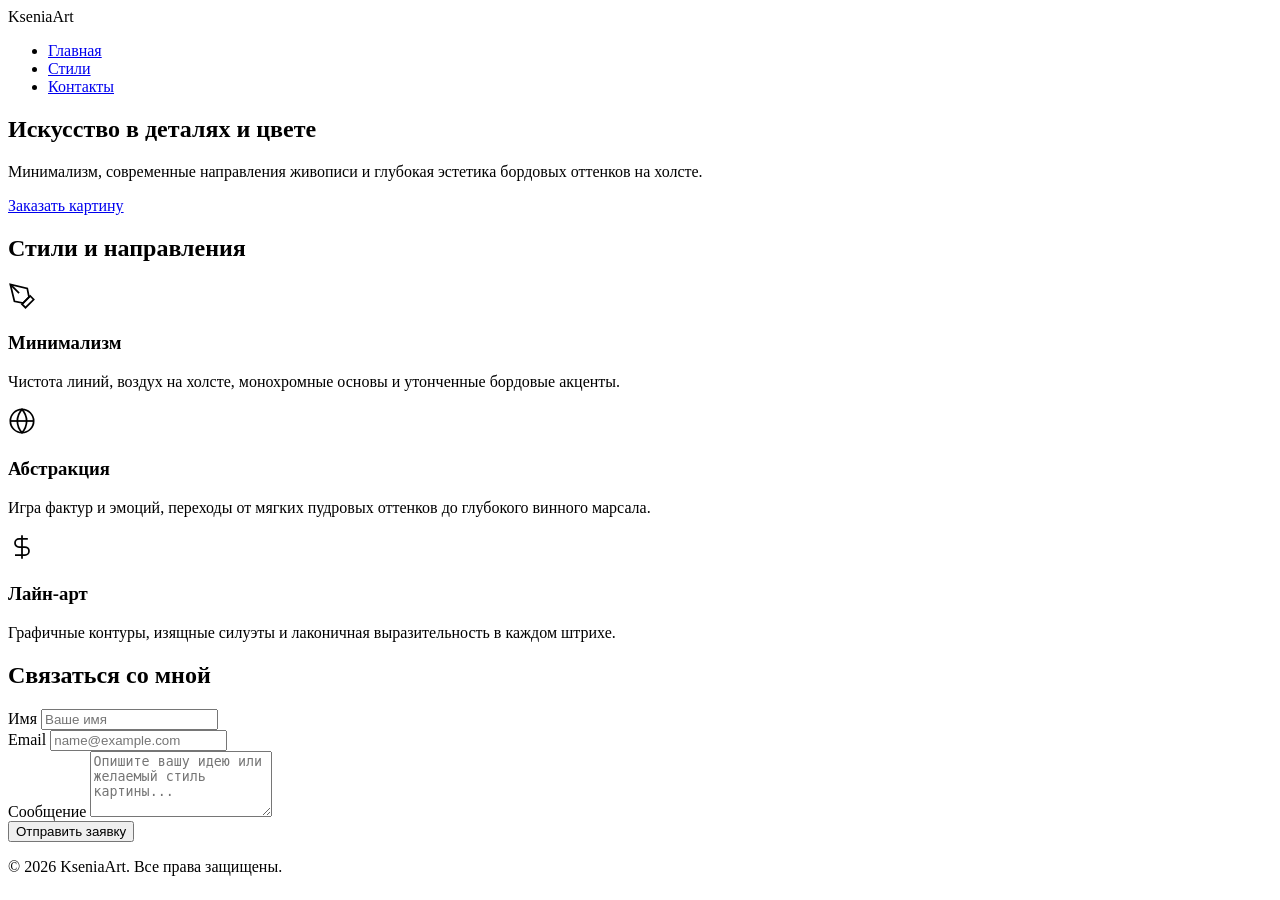
==== task2/index.html @ d65c4ba9 "feat: complete lab 2 art gallery landing" ====
<!DOCTYPE html>
<html lang="ru">
<head>
    <meta charset="UTF-8">
    <meta name="viewport" content="width=device-width, initial-scale=1.0">
    <title>Арт-мастерская | Живопись и минимализм</title>
    <link rel="stylesheet" href="style.css">
</head>
<body>

    <!-- Главная структура страницы на CSS Grid -->
    <div class="page-grid">

        <!-- Шапка -->
        <header class="header">
            <div class="logo">KseniaArt</div>
            <nav class="nav">
                <!-- Мобильный гамбургер (без JS, чисто по CSS) -->
                <div class="hamburger">
                    <span></span>
                    <span></span>
                    <span></span>
                </div>
                <!-- Навигационные ссылки -->
                <ul class="nav-links">
                    <li><a href="#hero">Главная</a></li>
                    <li><a href="#styles">Стили</a></li>
                    <li><a href="#contact">Контакты</a></li>
                </ul>
            </nav>
        </header>

        <!-- Герой-секция -->
        <section id="hero" class="hero">
            <div class="hero-content">
                <h1 class="hero-title">Искусство в деталях и цвете</h1>
                <p class="hero-subtitle">Минимализм, современные направления живописи и глубокая эстетика бордовых оттенков на холсте.</p>
                <a href="#contact" class="btn btn-primary">Заказать картину</a>
            </div>
        </section>

        <!-- Секция стилей (карточки) -->
        <section id="styles" class="styles-section">
            <h2 class="section-title">Стили и направления</h2>
            <div class="styles-grid">
                
                <article class="card">
                    <div class="card-icon">
                        <!-- Минималистичная SVG-иконка кисти/линий -->
                        <svg width="28" height="28" viewBox="0 0 24 24" fill="none" stroke="currentColor" stroke-width="1.5"><path d="M12 19l7-7 3 3-7 7-3-3z"/><path d="M18 13l-1.5-7.5L2 2l3.5 14.5L13 18l5-5z"/><path d="M2 2l7.5 7.5"/></svg>
                    </div>
                    <h3 class="card-title">Минимализм</h3>
                    <p class="card-text">Чистота линий, воздух на холсте, монохромные основы и утонченные бордовые акценты.</p>
                </article>

                <article class="card">
                    <div class="card-icon">
                        <!-- Минималистичная SVG-иконка круга/абстракции -->
                        <svg width="28" height="28" viewBox="0 0 24 24" fill="none" stroke="currentColor" stroke-width="1.5"><circle cx="12" cy="12" r="10"/><path d="M12 2a15.3 15.3 0 014 10 15.3 15.3 0 01-4 10 15.3 15.3 0 01-4-10 15.3 15.3 0 014-10z"/><path d="M2 12h20"/></svg>
                    </div>
                    <h3 class="card-title">Абстракция</h3>
                    <p class="card-text">Игра фактур и эмоций, переходы от мягких пудровых оттенков до глубокого винного марсала.</p>
                </article>

                <article class="card">
                    <div class="card-icon">
                        <!-- Минималистичная SVG-иконка контура/лайн-арта -->
                        <svg width="28" height="28" viewBox="0 0 24 24" fill="none" stroke="currentColor" stroke-width="1.5"><path d="M12 2v20M17 5H9.5a3.5 3.5 0 000 7h5a3.5 3.5 0 010 7H6"/></svg>
                    </div>
                    <h3 class="card-title">Лайн-арт</h3>
                    <p class="card-text">Графичные контуры, изящные силуэты и лаконичная выразительность в каждом штрихе.</p>
                </article>

            </div>
        </section>

        <!-- Форма обратной связи -->
        <section id="contact" class="contact">
            <h2 class="section-title">Связаться со мной</h2>
            <form class="contact-form" action="#" method="post" onsubmit="return false;">
                <div class="form-group">
                    <label for="name">Имя</label>
                    <input type="text" id="name" name="name" placeholder="Ваше имя" required>
                </div>
                <div class="form-group">
                    <label for="email">Email</label>
                    <input type="email" id="email" name="email" placeholder="name@example.com" required>
                </div>
                <div class="form-group">
                    <label for="message">Сообщение</label>
                    <textarea id="message" name="message" rows="4" placeholder="Опишите вашу идею или желаемый стиль картины..." required></textarea>
                </div>
                <button type="submit" class="btn btn-submit">Отправить заявку</button>
            </form>
        </section>

        <!-- Подвал -->
        <footer class="footer">
            <p>&copy; 2026 KseniaArt. Все права защищены.</p>
        </footer>

    </div>

</body>
</html>
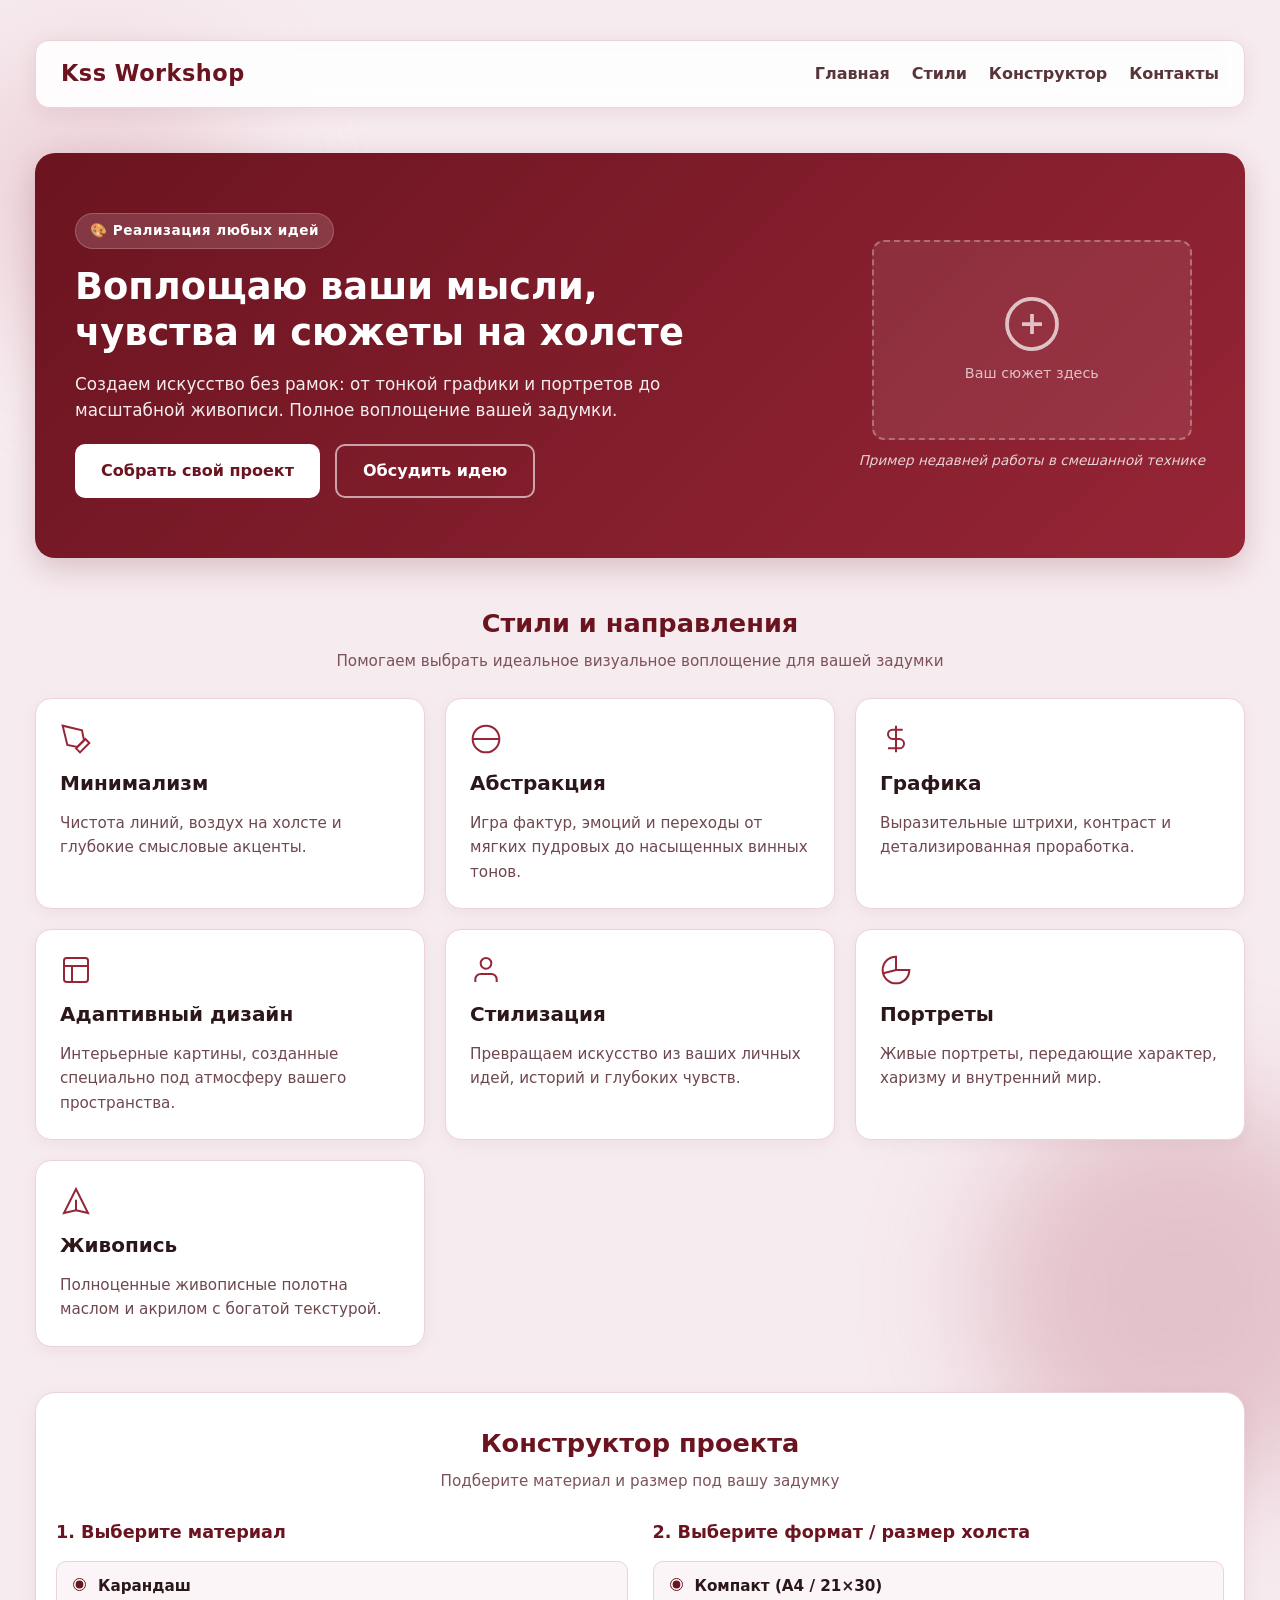
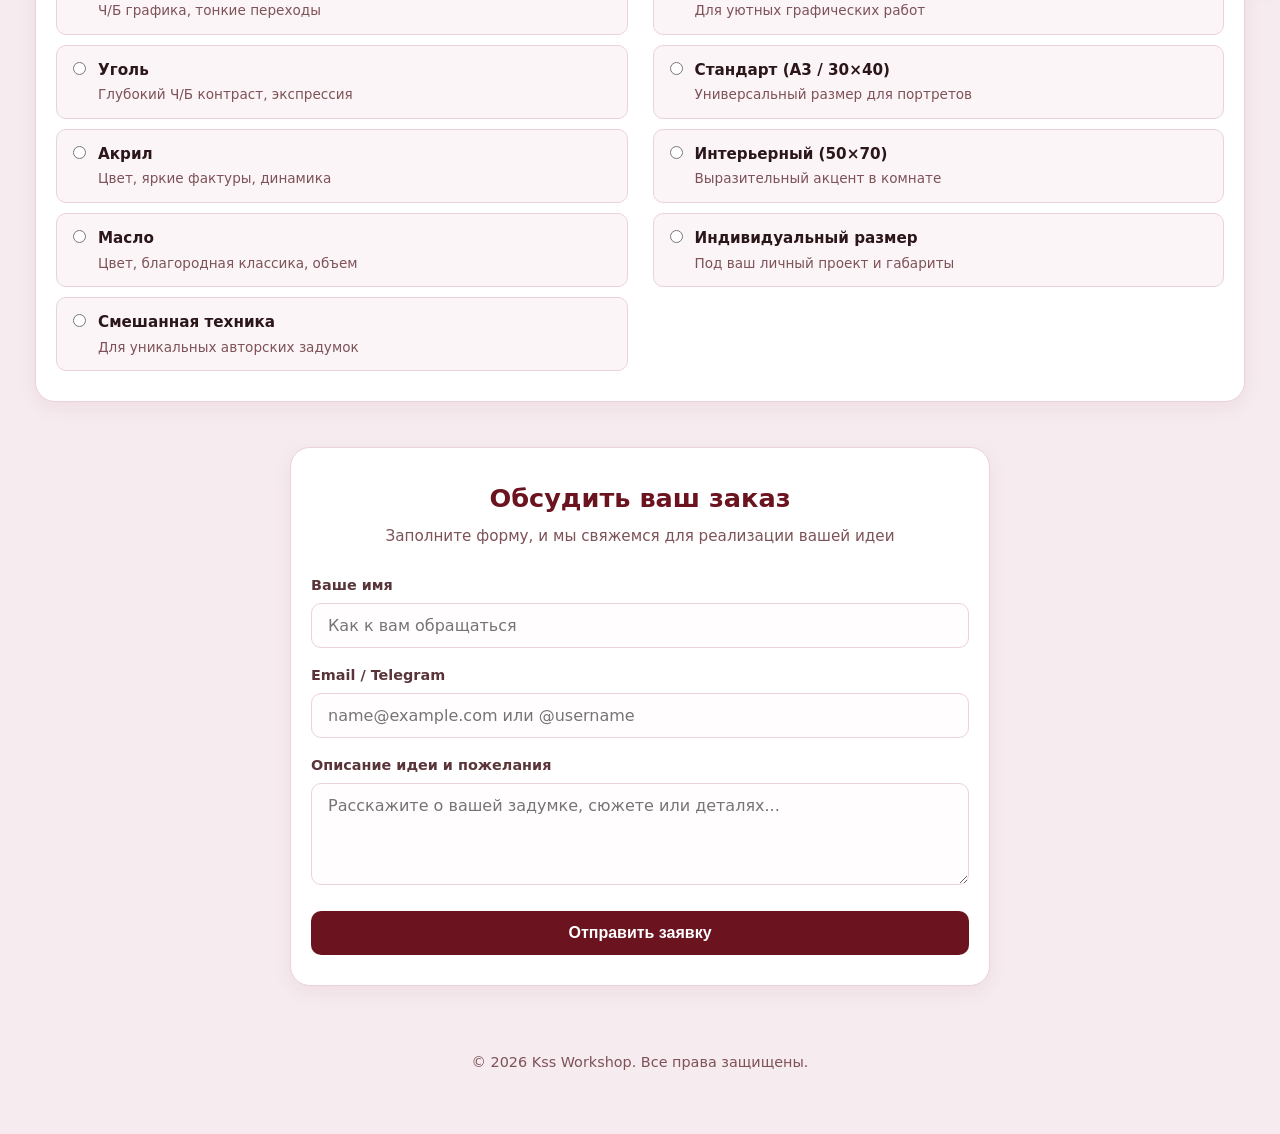
==== commit 6f0f4b9a: "Add more options and little changes in style" ====
--- a/task2/index.html
+++ b/task2/index.html
@@ -3,92 +3,224 @@
 <head>
     <meta charset="UTF-8">
     <meta name="viewport" content="width=device-width, initial-scale=1.0">
-    <title>Арт-мастерская | Живопись и минимализм</title>
+    <title>Kss Workshop | Мастерская визуального искусства</title>
     <link rel="stylesheet" href="style.css">
 </head>
 <body>
 
-    <!-- Главная структура страницы на CSS Grid -->
+    <!-- Декоративные арт-акценты на фоне -->
+    <div class="bg-art-shape shape-1"></div>
+    <div class="bg-art-shape shape-2"></div>
+
     <div class="page-grid">
 
         <!-- Шапка -->
         <header class="header">
-            <div class="logo">KseniaArt</div>
+            <div class="logo">Kss Workshop</div>
             <nav class="nav">
-                <!-- Мобильный гамбургер (без JS, чисто по CSS) -->
                 <div class="hamburger">
                     <span></span>
                     <span></span>
                     <span></span>
                 </div>
-                <!-- Навигационные ссылки -->
                 <ul class="nav-links">
                     <li><a href="#hero">Главная</a></li>
                     <li><a href="#styles">Стили</a></li>
+                    <li><a href="#constructor">Конструктор</a></li>
                     <li><a href="#contact">Контакты</a></li>
                 </ul>
             </nav>
         </header>
 
-        <!-- Герой-секция -->
+        <!-- Герой-секция с примером работы -->
         <section id="hero" class="hero">
             <div class="hero-content">
-                <h1 class="hero-title">Искусство в деталях и цвете</h1>
-                <p class="hero-subtitle">Минимализм, современные направления живописи и глубокая эстетика бордовых оттенков на холсте.</p>
-                <a href="#contact" class="btn btn-primary">Заказать картину</a>
-            </div>
-        </section>
-
-        <!-- Секция стилей (карточки) -->
+                <span class="badge">🎨 Реализация любых идей</span>
+                <h1 class="hero-title">Воплощаю ваши мысли, чувства и сюжеты на холсте</h1>
+                <p class="hero-subtitle">Создаем искусство без рамок: от тонкой графики и портретов до масштабной живописи. Полное воплощение вашей задумки.</p>
+                <div class="hero-buttons">
+                    <a href="#constructor" class="btn btn-primary">Собрать свой проект</a>
+                    <a href="#contact" class="btn btn-outline">Обсудить идею</a>
+                </div>
+            </div>
+            <!-- Пример недавней картины -->
+            <div class="hero-artwork-preview">
+                <div class="artwork-frame">
+                    <div class="artwork-mockup-img">
+                        <svg width="60" height="60" viewBox="0 0 24 24" fill="none" stroke="currentColor" stroke-width="1.5"><circle cx="12" cy="12" r="10"/><path d="M12 8v8m-4-4h8"/></svg>
+                        <span>Ваш сюжет здесь</span>
+                    </div>
+                </div>
+                <span class="artwork-caption">Пример недавней работы в смешанной технике</span>
+            </div>
+        </section>
+
+        <!-- Секция стилей и направлений (7 штук) -->
         <section id="styles" class="styles-section">
             <h2 class="section-title">Стили и направления</h2>
+            <p class="section-desc">Помогаем выбрать идеальное визуальное воплощение для вашей задумки</p>
             <div class="styles-grid">
                 
                 <article class="card">
                     <div class="card-icon">
-                        <!-- Минималистичная SVG-иконка кисти/линий -->
-                        <svg width="28" height="28" viewBox="0 0 24 24" fill="none" stroke="currentColor" stroke-width="1.5"><path d="M12 19l7-7 3 3-7 7-3-3z"/><path d="M18 13l-1.5-7.5L2 2l3.5 14.5L13 18l5-5z"/><path d="M2 2l7.5 7.5"/></svg>
+                        <svg width="32" height="32" viewBox="0 0 24 24" fill="none" stroke="currentColor" stroke-width="1.5"><path d="M12 19l7-7 3 3-7 7-3-3z"/><path d="M18 13l-1.5-7.5L2 2l3.5 14.5L13 18l5-5z"/></svg>
                     </div>
                     <h3 class="card-title">Минимализм</h3>
-                    <p class="card-text">Чистота линий, воздух на холсте, монохромные основы и утонченные бордовые акценты.</p>
-                </article>
-
-                <article class="card">
-                    <div class="card-icon">
-                        <!-- Минималистичная SVG-иконка круга/абстракции -->
-                        <svg width="28" height="28" viewBox="0 0 24 24" fill="none" stroke="currentColor" stroke-width="1.5"><circle cx="12" cy="12" r="10"/><path d="M12 2a15.3 15.3 0 014 10 15.3 15.3 0 01-4 10 15.3 15.3 0 01-4-10 15.3 15.3 0 014-10z"/><path d="M2 12h20"/></svg>
+                    <p class="card-text">Чистота линий, воздух на холсте и глубокие смысловые акценты.</p>
+                </article>
+
+                <article class="card">
+                    <div class="card-icon">
+                        <svg width="32" height="32" viewBox="0 0 24 24" fill="none" stroke="currentColor" stroke-width="1.5"><circle cx="12" cy="12" r="10"/><path d="M2 12h20"/></svg>
                     </div>
                     <h3 class="card-title">Абстракция</h3>
-                    <p class="card-text">Игра фактур и эмоций, переходы от мягких пудровых оттенков до глубокого винного марсала.</p>
-                </article>
-
-                <article class="card">
-                    <div class="card-icon">
-                        <!-- Минималистичная SVG-иконка контура/лайн-арта -->
-                        <svg width="28" height="28" viewBox="0 0 24 24" fill="none" stroke="currentColor" stroke-width="1.5"><path d="M12 2v20M17 5H9.5a3.5 3.5 0 000 7h5a3.5 3.5 0 010 7H6"/></svg>
-                    </div>
-                    <h3 class="card-title">Лайн-арт</h3>
-                    <p class="card-text">Графичные контуры, изящные силуэты и лаконичная выразительность в каждом штрихе.</p>
-                </article>
-
+                    <p class="card-text">Игра фактур, эмоций и переходы от мягких пудровых до насыщенных винных тонов.</p>
+                </article>
+
+                <article class="card">
+                    <div class="card-icon">
+                        <svg width="32" height="32" viewBox="0 0 24 24" fill="none" stroke="currentColor" stroke-width="1.5"><path d="M12 2v20M17 5H9.5a3.5 3.5 0 000 7h5a3.5 3.5 0 010 7H6"/></svg>
+                    </div>
+                    <h3 class="card-title">Графика</h3>
+                    <p class="card-text">Выразительные штрихи, контраст и детализированная проработка.</p>
+                </article>
+
+                <article class="card">
+                    <div class="card-icon">
+                        <svg width="32" height="32" viewBox="0 0 24 24" fill="none" stroke="currentColor" stroke-width="1.5"><rect x="3" y="3" width="18" height="18" rx="2"/><path d="M3 9h18M9 21V9"/></svg>
+                    </div>
+                    <h3 class="card-title">Адаптивный дизайн</h3>
+                    <p class="card-text">Интерьерные картины, созданные специально под атмосферу вашего пространства.</p>
+                </article>
+
+                <article class="card">
+                    <div class="card-icon">
+                        <svg width="32" height="32" viewBox="0 0 24 24" fill="none" stroke="currentColor" stroke-width="1.5"><path d="M20 21v-2a4 4 0 00-4-4H8a4 4 0 00-4 4v2"/><circle cx="12" cy="7" r="4"/></svg>
+                    </div>
+                    <h3 class="card-title">Стилизация</h3>
+                    <p class="card-text">Превращаем искусство из ваших личных идей, историй и глубоких чувств.</p>
+                </article>
+
+                <article class="card">
+                    <div class="card-icon">
+                        <svg width="32" height="32" viewBox="0 0 24 24" fill="none" stroke="currentColor" stroke-width="1.5"><path d="M12 2a10 10 0 1010 10H12V2z"/><path d="M12 12L2.5 14.5"/></svg>
+                    </div>
+                    <h3 class="card-title">Портреты</h3>
+                    <p class="card-text">Живые портреты, передающие характер, харизму и внутренний мир.</p>
+                </article>
+
+                <article class="card">
+                    <div class="card-icon">
+                        <svg width="32" height="32" viewBox="0 0 24 24" fill="none" stroke="currentColor" stroke-width="1.5"><path d="M12 19l9 2-9-18-9 18 9-2zm0 0v-8"/></svg>
+                    </div>
+                    <h3 class="card-title">Живопись</h3>
+                    <p class="card-text">Полноценные живописные полотна маслом и акрилом с богатой текстурой.</p>
+                </article>
+
+            </div>
+        </section>
+
+        <!-- Интерактивный конструктор выбора материала и формата -->
+        <section id="constructor" class="constructor-section">
+            <h2 class="section-title">Конструктор проекта</h2>
+            <p class="section-desc">Подберите материал и размер под вашу задумку</p>
+            
+            <div class="constructor-grid">
+                <!-- Выбор материала -->
+                <div class="constructor-box">
+                    <h3 class="box-subtitle">1. Выберите материал</h3>
+                    <div class="options-grid">
+                        <label class="option-card">
+                            <input type="radio" name="material" checked>
+                            <span class="option-content">
+                                <span class="opt-title">Карандаш</span>
+                                <span class="opt-desc">Ч/Б графика, тонкие переходы</span>
+                            </span>
+                        </label>
+                        <label class="option-card">
+                            <input type="radio" name="material">
+                            <span class="option-content">
+                                <span class="opt-title">Уголь</span>
+                                <span class="opt-desc">Глубокий Ч/Б контраст, экспрессия</span>
+                            </span>
+                        </label>
+                        <label class="option-card">
+                            <input type="radio" name="material">
+                            <span class="option-content">
+                                <span class="opt-title">Акрил</span>
+                                <span class="opt-desc">Цвет, яркие фактуры, динамика</span>
+                            </span>
+                        </label>
+                        <label class="option-card">
+                            <input type="radio" name="material">
+                            <span class="option-content">
+                                <span class="opt-title">Масло</span>
+                                <span class="opt-desc">Цвет, благородная классика, объем</span>
+                            </span>
+                        </label>
+                        <label class="option-card">
+                            <input type="radio" name="material">
+                            <span class="option-content">
+                                <span class="opt-title">Смешанная техника</span>
+                                <span class="opt-desc">Для уникальных авторских задумок</span>
+                            </span>
+                        </label>
+                    </div>
+                </div>
+
+                <!-- Выбор формата / размера -->
+                <div class="constructor-box">
+                    <h3 class="box-subtitle">2. Выберите формат / размер холста</h3>
+                    <div class="options-grid">
+                        <label class="option-card">
+                            <input type="radio" name="size" checked>
+                            <span class="option-content">
+                                <span class="opt-title">Компакт (А4 / 21×30)</span>
+                                <span class="opt-desc">Для уютных графических работ</span>
+                            </span>
+                        </label>
+                        <label class="option-card">
+                            <input type="radio" name="size">
+                            <span class="option-content">
+                                <span class="opt-title">Стандарт (А3 / 30×40)</span>
+                                <span class="opt-desc">Универсальный размер для портретов</span>
+                            </span>
+                        </label>
+                        <label class="option-card">
+                            <input type="radio" name="size">
+                            <span class="option-content">
+                                <span class="opt-title">Интерьерный (50×70)</span>
+                                <span class="opt-desc">Выразительный акцент в комнате</span>
+                            </span>
+                        </label>
+                        <label class="option-card">
+                            <input type="radio" name="size">
+                            <span class="option-content">
+                                <span class="opt-title">Индивидуальный размер</span>
+                                <span class="opt-desc">Под ваш личный проект и габариты</span>
+                            </span>
+                        </label>
+                    </div>
+                </div>
             </div>
         </section>
 
         <!-- Форма обратной связи -->
         <section id="contact" class="contact">
-            <h2 class="section-title">Связаться со мной</h2>
+            <h2 class="section-title">Обсудить ваш заказ</h2>
+            <p class="section-desc">Заполните форму, и мы свяжемся для реализации вашей идеи</p>
             <form class="contact-form" action="#" method="post" onsubmit="return false;">
                 <div class="form-group">
-                    <label for="name">Имя</label>
-                    <input type="text" id="name" name="name" placeholder="Ваше имя" required>
+                    <label for="name">Ваше имя</label>
+                    <input type="text" id="name" name="name" placeholder="Как к вам обращаться" required>
                 </div>
                 <div class="form-group">
-                    <label for="email">Email</label>
-                    <input type="email" id="email" name="email" placeholder="name@example.com" required>
+                    <label for="email">Email / Telegram</label>
+                    <input type="text" id="email" name="email" placeholder="name@example.com или @username" required>
                 </div>
                 <div class="form-group">
-                    <label for="message">Сообщение</label>
-                    <textarea id="message" name="message" rows="4" placeholder="Опишите вашу идею или желаемый стиль картины..." required></textarea>
+                    <label for="message">Описание идеи и пожелания</label>
+                    <textarea id="message" name="message" rows="4" placeholder="Расскажите о вашей задумке, сюжете или деталях..." required></textarea>
                 </div>
                 <button type="submit" class="btn btn-submit">Отправить заявку</button>
             </form>
@@ -96,7 +228,7 @@
 
         <!-- Подвал -->
         <footer class="footer">
-            <p>&copy; 2026 KseniaArt. Все права защищены.</p>
+            <p>&copy; 2026 Kss Workshop. Все права защищены.</p>
         </footer>
 
     </div>
--- a/task2/style.css
+++ b/task2/style.css
@@ -0,0 +1,527 @@
+/* ==========================================================================
+   1. БАЗОВЫЕ СТИЛИ (MOBILE FIRST) — Kss Workshop
+   Насыщенная бордово-пудровая палитра и яркие акценты
+   ========================================================================== */
+
+* {
+    box-sizing: border-box;
+    margin: 0;
+    padding: 0;
+}
+
+body {
+    font-family: 'Segoe UI', system-ui, -apple-system, sans-serif;
+    line-height: 1.6;
+    color: #2b1619;
+    background-color: #f6ebef; /* Чуть более яркий и сочный теплый фон */
+    position: relative;
+    overflow-x: hidden;
+}
+
+/* Фоновые декоративные мини-рисунки/пятна для атмосферы */
+.bg-art-shape {
+    position: absolute;
+    border-radius: 50%;
+    filter: blur(60px);
+    z-index: -1;
+    opacity: 0.4;
+    pointer-events: none;
+}
+.shape-1 {
+    width: 300px;
+    height: 300px;
+    background: #e0b1ba;
+    top: 50px;
+    left: -50px;
+}
+.shape-2 {
+    width: 400px;
+    height: 400px;
+    background: #c98595;
+    top: 40%;
+    right: -100px;
+}
+
+/* Главная сетка страницы (CSS Grid) */
+.page-grid {
+    display: grid;
+    grid-template-columns: 1fr;
+    grid-template-areas:
+        "header"
+        "hero"
+        "styles"
+        "constructor"
+        "contact"
+        "footer";
+    gap: 35px;
+    padding: 15px;
+    max-width: 1250px;
+    margin: 0 auto;
+}
+
+/* Шапка */
+.header {
+    grid-area: header;
+    background-color: rgba(255, 255, 255, 0.9);
+    backdrop-filter: blur(10px);
+    padding: 15px 25px;
+    border-radius: 14px;
+    box-shadow: 0 4px 20px rgba(107, 20, 32, 0.08);
+    display: flex;
+    justify-content: space-between;
+    align-items: center;
+    border: 1px solid #ebd3d7;
+}
+
+.logo {
+    font-size: 1.4rem;
+    font-weight: 700;
+    color: #6b1420;
+    letter-spacing: 0.5px;
+}
+
+.hamburger {
+    display: flex;
+    flex-direction: column;
+    gap: 5px;
+    cursor: pointer;
+}
+
+.hamburger span {
+    width: 25px;
+    height: 2px;
+    background-color: #6b1420;
+    border-radius: 2px;
+}
+
+.nav-links {
+    display: none;
+    list-style: none;
+    gap: 22px;
+}
+
+.nav-links a {
+    text-decoration: none;
+    color: #59353a;
+    font-weight: 600;
+    transition: color 0.3s ease;
+}
+
+.nav-links a:hover {
+    color: #6b1420;
+}
+
+/* Герой-секция */
+.hero {
+    grid-area: hero;
+    background: linear-gradient(135deg, #6b1420, #962536);
+    color: #ffffff;
+    padding: 45px 20px;
+    border-radius: 20px;
+    text-align: center;
+    box-shadow: 0 10px 30px rgba(107, 20, 32, 0.2);
+    display: flex;
+    flex-direction: column;
+    gap: 30px;
+}
+
+.hero-content {
+    display: flex;
+    flex-direction: column;
+    align-items: center;
+    gap: 15px;
+}
+
+.badge {
+    background-color: rgba(255, 255, 255, 0.15);
+    padding: 6px 14px;
+    border-radius: 20px;
+    font-size: 0.85rem;
+    font-weight: 600;
+    letter-spacing: 0.5px;
+    border: 1px solid rgba(255, 255, 255, 0.2);
+}
+
+.hero-title {
+    font-size: 1.8rem;
+    line-height: 1.25;
+    font-weight: 700;
+}
+
+.hero-subtitle {
+    font-size: 1.05rem;
+    opacity: 0.92;
+    max-width: 600px;
+}
+
+.hero-buttons {
+    display: flex;
+    gap: 15px;
+    flex-wrap: wrap;
+    justify-content: center;
+    margin-top: 5px;
+}
+
+/* Пример картины в герое */
+.hero-artwork-preview {
+    display: flex;
+    flex-direction: column;
+    align-items: center;
+    gap: 10px;
+}
+
+.artwork-frame {
+    width: 100%;
+    max-width: 320px;
+    height: 200px;
+    background: rgba(255, 255, 255, 0.08);
+    border: 2px dashed rgba(255, 255, 255, 0.3);
+    border-radius: 12px;
+    display: flex;
+    align-items: center;
+    justify-content: center;
+    transition: transform 0.4s ease;
+}
+
+.artwork-frame:hover {
+    transform: scale(1.03);
+}
+
+.artwork-mockup-img {
+    display: flex;
+    flex-direction: column;
+    align-items: center;
+    gap: 8px;
+    color: rgba(255, 255, 255, 0.7);
+    font-size: 0.9rem;
+}
+
+.artwork-caption {
+    font-size: 0.85rem;
+    opacity: 0.8;
+    font-style: italic;
+}
+
+/* Кнопки */
+.btn {
+    display: inline-flex;
+    align-items: center;
+    justify-content: center;
+    min-height: 44px;
+    min-width: 44px;
+    padding: 12px 26px;
+    border-radius: 10px;
+    font-weight: 600;
+    text-decoration: none;
+    cursor: pointer;
+    border: none;
+    transition: all 0.3s ease;
+}
+
+.btn-primary {
+    background-color: #ffffff;
+    color: #6b1420;
+}
+
+.btn-primary:hover {
+    background-color: #f4e3e6;
+    transform: translateY(-3px);
+    box-shadow: 0 6px 15px rgba(0, 0, 0, 0.15);
+}
+
+.btn-outline {
+    background-color: transparent;
+    color: #ffffff;
+    border: 2px solid rgba(255, 255, 255, 0.6);
+}
+
+.btn-outline:hover {
+    border-color: #ffffff;
+    background-color: rgba(255, 255, 255, 0.1);
+    transform: translateY(-3px);
+}
+
+/* Секция стилей */
+.styles-section {
+    grid-area: styles;
+}
+
+.section-title {
+    font-size: 1.6rem;
+    text-align: center;
+    color: #6b1420;
+    font-weight: 700;
+    margin-bottom: 5px;
+}
+
+.section-desc {
+    text-align: center;
+    color: #7d5258;
+    font-size: 0.95rem;
+    margin-bottom: 25px;
+}
+
+.styles-grid {
+    display: grid;
+    grid-template-columns: 1fr;
+    gap: 20px;
+}
+
+/* Карточки с усиленной анимацией при наведении (как запрашивала!) */
+.card {
+    background-color: #ffffff;
+    padding: 24px;
+    border-radius: 16px;
+    box-shadow: 0 4px 15px rgba(107, 20, 32, 0.05);
+    border: 1px solid #ebd3d7;
+    display: flex;
+    flex-direction: column;
+    gap: 12px;
+    transition: transform 0.4s cubic-bezier(0.175, 0.885, 0.32, 1.275), box-shadow 0.4s ease, border-color 0.4s ease;
+}
+
+.card:hover {
+    transform: translateY(-8px) scale(1.03); /* Заметное приподнимание и увеличение */
+    box-shadow: 0 16px 30px rgba(107, 20, 32, 0.15);
+    border-color: #962536;
+}
+
+.card-icon {
+    color: #962536;
+    display: flex;
+    align-items: center;
+    transition: transform 0.4s ease, color 0.4s ease;
+}
+
+/* Заметная анимация иконки при наведении на карточку */
+.card:hover .card-icon {
+    transform: scale(1.2) rotate(6deg);
+    color: #6b1420;
+}
+
+.card-title {
+    font-size: 1.25rem;
+    color: #2b1619;
+    font-weight: 600;
+}
+
+.card-text {
+    color: #6e484e;
+    font-size: 0.95rem;
+}
+
+/* Конструктор проекта (Выбор материалов и форматов) */
+.constructor-section {
+    grid-area: constructor;
+    background-color: #ffffff;
+    padding: 30px 20px;
+    border-radius: 20px;
+    box-shadow: 0 6px 20px rgba(107, 20, 32, 0.06);
+    border: 1px solid #ebd3d7;
+}
+
+.constructor-grid {
+    display: grid;
+    grid-template-columns: 1fr;
+    gap: 25px;
+    margin-top: 20px;
+}
+
+.box-subtitle {
+    font-size: 1.1rem;
+    color: #6b1420;
+    margin-bottom: 15px;
+    font-weight: 600;
+}
+
+.options-grid {
+    display: grid;
+    grid-template-columns: 1fr;
+    gap: 10px;
+}
+
+.option-card {
+    display: flex;
+    align-items: flex-start;
+    gap: 12px;
+    padding: 12px 16px;
+    background-color: #fbf5f7;
+    border: 1px solid #ebd3d7;
+    border-radius: 10px;
+    cursor: pointer;
+    transition: all 0.3s ease;
+}
+
+.option-card:hover {
+    background-color: #f4e3e6;
+    border-color: #962536;
+    transform: translateX(4px);
+}
+
+.option-card input[type="radio"] {
+    accent-color: #6b1420;
+    margin-top: 4px;
+    cursor: pointer;
+}
+
+.option-content {
+    display: flex;
+    flex-direction: column;
+    gap: 2px;
+}
+
+.opt-title {
+    font-weight: 600;
+    color: #2b1619;
+    font-size: 0.95rem;
+}
+
+.opt-desc {
+    font-size: 0.85rem;
+    color: #7d5258;
+}
+
+/* Форма обратной связи */
+.contact {
+    grid-area: contact;
+    background-color: #ffffff;
+    padding: 30px 20px;
+    border-radius: 20px;
+    box-shadow: 0 6px 20px rgba(107, 20, 32, 0.06);
+    border: 1px solid #ebd3d7;
+}
+
+.contact-form {
+    display: flex;
+    flex-direction: column;
+    gap: 16px;
+    margin-top: 20px;
+}
+
+.form-group {
+    display: flex;
+    flex-direction: column;
+    gap: 6px;
+}
+
+.form-group label {
+    font-weight: 600;
+    font-size: 0.9rem;
+    color: #59353a;
+}
+
+.form-group input,
+.form-group textarea {
+    width: 100%;
+    min-height: 44px;
+    padding: 12px 16px;
+    border: 1px solid #ebd3d7;
+    border-radius: 10px;
+    font-family: inherit;
+    font-size: 1rem;
+    outline: none;
+    background-color: #fffdfd;
+    transition: border-color 0.3s ease, box-shadow 0.3s ease;
+}
+
+.form-group input:hover,
+.form-group textarea:hover {
+    border-color: #962536;
+}
+
+.form-group input:focus,
+.form-group textarea:focus {
+    border-color: #6b1420;
+    box-shadow: 0 0 0 3px rgba(107, 20, 32, 0.15);
+}
+
+.btn-submit {
+    background-color: #6b1420;
+    color: #ffffff;
+    font-size: 1rem;
+    width: 100%;
+    margin-top: 10px;
+}
+
+.btn-submit:hover {
+    background-color: #4a0e16;
+}
+
+/* Подвал */
+.footer {
+    grid-area: footer;
+    text-align: center;
+    padding: 20px;
+    color: #7d5258;
+    font-size: 0.9rem;
+}
+
+
+/* ==========================================================================
+   2. ПЛАНШЕТЫ (min-width: 768px)
+   ========================================================================== */
+@media (min-width: 768px) {
+    .page-grid {
+        padding: 40px 20px;
+        gap: 45px;
+    }
+
+    .hamburger {
+        display: none;
+    }
+
+    .nav-links {
+        display: flex;
+    }
+
+    .hero {
+        flex-direction: row;
+        text-align: left;
+        padding: 60px 40px;
+        align-items: center;
+        justify-content: space-between;
+    }
+
+    .hero-content {
+        align-items: flex-start;
+        max-width: 55%;
+    }
+
+    .hero-buttons {
+        justify-content: flex-start;
+    }
+
+    .hero-artwork-preview {
+        max-width: 35%;
+    }
+
+    /* 2 или 3 колонки для стилей на планшете */
+    .styles-grid {
+        grid-template-columns: repeat(2, 1fr);
+    }
+
+    .constructor-grid {
+        grid-template-columns: repeat(2, 1fr);
+    }
+}
+
+
+/* ==========================================================================
+   3. ДЕСКТОП (min-width: 1200px)
+   ========================================================================== */
+@media (min-width: 1200px) {
+    .hero-title {
+        font-size: 2.3rem;
+    }
+
+    /* 3-4 колонки для карточек стилей */
+    .styles-grid {
+        grid-template-columns: repeat(3, 1fr);
+    }
+
+    .contact {
+        max-width: 700px;
+        margin: 0 auto;
+        width: 100%;
+    }
+}
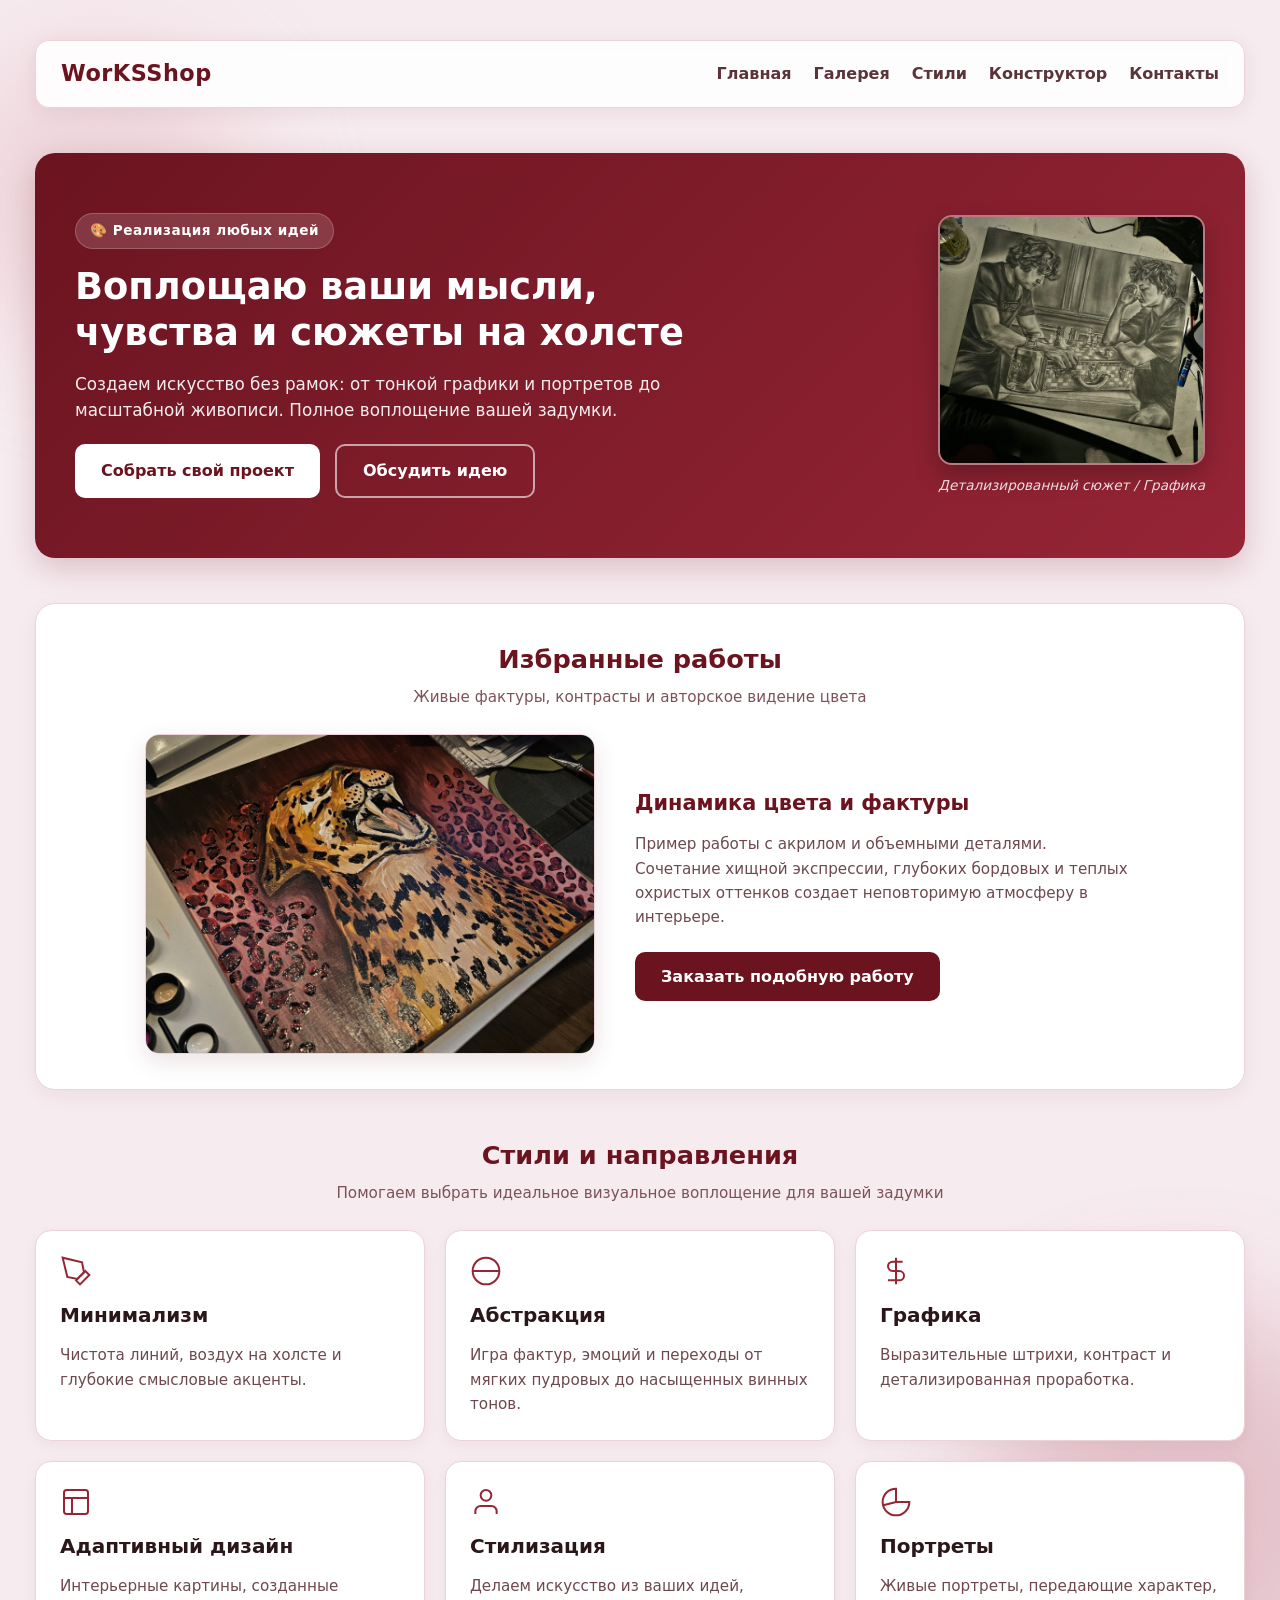
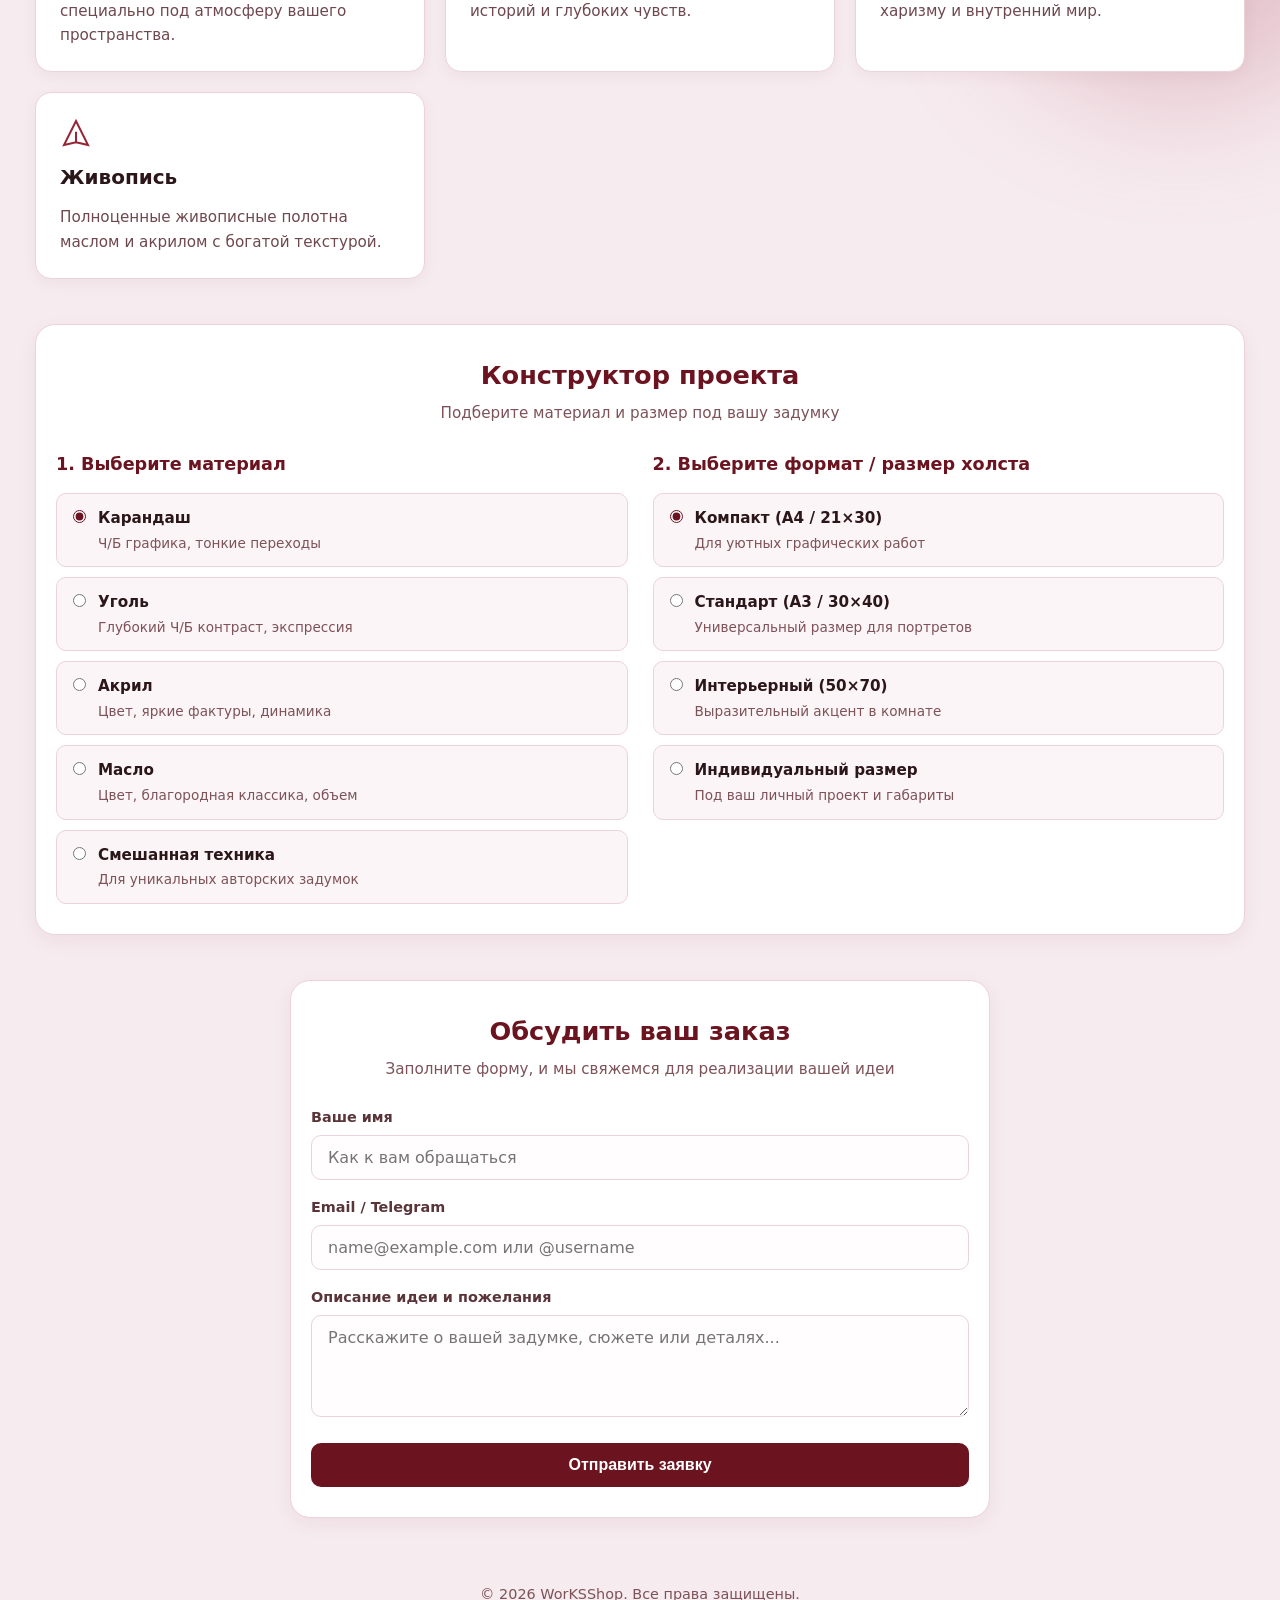
==== commit f9c5a339: "Add my picters" ====
--- a/task2/index.html
+++ b/task2/index.html
@@ -3,7 +3,7 @@
 <head>
     <meta charset="UTF-8">
     <meta name="viewport" content="width=device-width, initial-scale=1.0">
-    <title>Kss Workshop | Мастерская визуального искусства</title>
+    <title>WorKSShop | Мастерская визуального искусства</title>
     <link rel="stylesheet" href="style.css">
 </head>
 <body>
@@ -16,7 +16,7 @@
 
         <!-- Шапка -->
         <header class="header">
-            <div class="logo">Kss Workshop</div>
+            <div class="logo">WorKSShop</div>
             <nav class="nav">
                 <div class="hamburger">
                     <span></span>
@@ -25,6 +25,7 @@
                 </div>
                 <ul class="nav-links">
                     <li><a href="#hero">Главная</a></li>
+                    <li><a href="#gallery">Галерея</a></li>
                     <li><a href="#styles">Стили</a></li>
                     <li><a href="#constructor">Конструктор</a></li>
                     <li><a href="#contact">Контакты</a></li>
@@ -32,7 +33,7 @@
             </nav>
         </header>
 
-        <!-- Герой-секция с примером работы -->
+        <!-- Герой-секция с первой картиной (шахматы) -->
         <section id="hero" class="hero">
             <div class="hero-content">
                 <span class="badge">🎨 Реализация любых идей</span>
@@ -43,15 +44,28 @@
                     <a href="#contact" class="btn btn-outline">Обсудить идею</a>
                 </div>
             </div>
-            <!-- Пример недавней картины -->
+            <!-- Первая работа: Шахматы -->
             <div class="hero-artwork-preview">
                 <div class="artwork-frame">
-                    <div class="artwork-mockup-img">
-                        <svg width="60" height="60" viewBox="0 0 24 24" fill="none" stroke="currentColor" stroke-width="1.5"><circle cx="12" cy="12" r="10"/><path d="M12 8v8m-4-4h8"/></svg>
-                        <span>Ваш сюжет здесь</span>
-                    </div>
-                </div>
-                <span class="artwork-caption">Пример недавней работы в смешанной технике</span>
+                    <img src="art-chess.jpg" alt="Графика: Партия в шахматы" class="real-artwork-img">
+                </div>
+                <span class="artwork-caption">Детализированный сюжет / Графика</span>
+            </div>
+        </section>
+
+        <!-- Блок галереи со второй картиной (леопард) -->
+        <section id="gallery" class="gallery-section">
+            <h2 class="section-title">Избранные работы</h2>
+            <p class="section-desc">Живые фактуры, контрасты и авторское видение цвета</p>
+            <div class="gallery-showcase">
+                <div class="showcase-img-wrap">
+                    <img src="art-leopard.jpg" alt="Живопись: Леопард" class="real-artwork-img">
+                </div>
+                <div class="showcase-info">
+                    <h3>Динамика цвета и фактуры</h3>
+                    <p>Пример работы с акрилом и объемными деталями. Сочетание хищной экспрессии, глубоких бордовых и теплых охристых оттенков создает неповторимую атмосферу в интерьере.</p>
+                    <a href="#constructor" class="btn btn-submit" style="width: auto; display: inline-flex;">Заказать подобную работу</a>
+                </div>
             </div>
         </section>
 
@@ -98,7 +112,7 @@
                         <svg width="32" height="32" viewBox="0 0 24 24" fill="none" stroke="currentColor" stroke-width="1.5"><path d="M20 21v-2a4 4 0 00-4-4H8a4 4 0 00-4 4v2"/><circle cx="12" cy="7" r="4"/></svg>
                     </div>
                     <h3 class="card-title">Стилизация</h3>
-                    <p class="card-text">Превращаем искусство из ваших личных идей, историй и глубоких чувств.</p>
+                    <p class="card-text">Делаем искусство из ваших идей, историй и глубоких чувств.</p>
                 </article>
 
                 <article class="card">
@@ -120,7 +134,7 @@
             </div>
         </section>
 
-        <!-- Интерактивный конструктор выбора материала и формата -->
+        <!-- Интерактивный конструктор проекта -->
         <section id="constructor" class="constructor-section">
             <h2 class="section-title">Конструктор проекта</h2>
             <p class="section-desc">Подберите материал и размер под вашу задумку</p>
@@ -228,7 +242,7 @@
 
         <!-- Подвал -->
         <footer class="footer">
-            <p>&copy; 2026 Kss Workshop. Все права защищены.</p>
+            <p>&copy; 2026 WorKSShop. Все права защищены.</p>
         </footer>
 
     </div>
--- a/task2/style.css
+++ b/task2/style.css
@@ -1,5 +1,5 @@
 /* ==========================================================================
-   1. БАЗОВЫЕ СТИЛИ (MOBILE FIRST) — Kss Workshop
+   1. БАЗОВЫЕ СТИЛИ (MOBILE FIRST) — WorKSShop
    Насыщенная бордово-пудровая палитра и яркие акценты
    ========================================================================== */
 
@@ -13,12 +13,12 @@
     font-family: 'Segoe UI', system-ui, -apple-system, sans-serif;
     line-height: 1.6;
     color: #2b1619;
-    background-color: #f6ebef; /* Чуть более яркий и сочный теплый фон */
+    background-color: #f6ebef; /* Сочный пудровый фон */
     position: relative;
     overflow-x: hidden;
 }
 
-/* Фоновые декоративные мини-рисунки/пятна для атмосферы */
+/* Декоративные пятна на фоне */
 .bg-art-shape {
     position: absolute;
     border-radius: 50%;
@@ -42,13 +42,14 @@
     right: -100px;
 }
 
-/* Главная сетка страницы (CSS Grid) */
+/* Главная Grid-сетка страницы */
 .page-grid {
     display: grid;
     grid-template-columns: 1fr;
     grid-template-areas:
         "header"
         "hero"
+        "gallery"
         "styles"
         "constructor"
         "contact"
@@ -162,7 +163,7 @@
     margin-top: 5px;
 }
 
-/* Пример картины в герое */
+/* Оформление первой картины в герое */
 .hero-artwork-preview {
     display: flex;
     flex-direction: column;
@@ -172,14 +173,12 @@
 
 .artwork-frame {
     width: 100%;
-    max-width: 320px;
-    height: 200px;
-    background: rgba(255, 255, 255, 0.08);
-    border: 2px dashed rgba(255, 255, 255, 0.3);
-    border-radius: 12px;
-    display: flex;
-    align-items: center;
-    justify-content: center;
+    max-width: 380px;
+    height: 250px;
+    border-radius: 14px;
+    overflow: hidden;
+    border: 2px solid rgba(255, 255, 255, 0.4);
+    box-shadow: 0 10px 25px rgba(0, 0, 0, 0.25);
     transition: transform 0.4s ease;
 }
 
@@ -187,18 +186,16 @@
     transform: scale(1.03);
 }
 
-.artwork-mockup-img {
-    display: flex;
-    flex-direction: column;
-    align-items: center;
-    gap: 8px;
-    color: rgba(255, 255, 255, 0.7);
-    font-size: 0.9rem;
+.real-artwork-img {
+    width: 100%;
+    height: 100%;
+    object-fit: cover;
+    display: block;
 }
 
 .artwork-caption {
     font-size: 0.85rem;
-    opacity: 0.8;
+    opacity: 0.85;
     font-style: italic;
 }
 
@@ -241,6 +238,58 @@
     transform: translateY(-3px);
 }
 
+/* Секция галереи / витрины (Вторая картина) */
+.gallery-section {
+    grid-area: gallery;
+    background-color: #ffffff;
+    padding: 35px 25px;
+    border-radius: 20px;
+    box-shadow: 0 6px 20px rgba(107, 20, 32, 0.06);
+    border: 1px solid #ebd3d7;
+}
+
+.gallery-showcase {
+    display: flex;
+    flex-direction: column;
+    gap: 25px;
+    margin-top: 25px;
+    align-items: center;
+}
+
+.showcase-img-wrap {
+    width: 100%;
+    max-width: 450px;
+    height: 320px;
+    border-radius: 14px;
+    overflow: hidden;
+    box-shadow: 0 8px 25px rgba(107, 20, 32, 0.12);
+    border: 1px solid #ebd3d7;
+    transition: transform 0.4s ease;
+}
+
+.showcase-img-wrap:hover {
+    transform: scale(1.02);
+}
+
+.showcase-info {
+    display: flex;
+    flex-direction: column;
+    gap: 12px;
+    text-align: center;
+    max-width: 500px;
+}
+
+.showcase-info h3 {
+    font-size: 1.3rem;
+    color: #6b1420;
+    font-weight: 600;
+}
+
+.showcase-info p {
+    color: #6e484e;
+    font-size: 0.95rem;
+}
+
 /* Секция стилей */
 .styles-section {
     grid-area: styles;
@@ -267,7 +316,7 @@
     gap: 20px;
 }
 
-/* Карточки с усиленной анимацией при наведении (как запрашивала!) */
+/* Карточки с мощным эффектом поднятия */
 .card {
     background-color: #ffffff;
     padding: 24px;
@@ -281,7 +330,7 @@
 }
 
 .card:hover {
-    transform: translateY(-8px) scale(1.03); /* Заметное приподнимание и увеличение */
+    transform: translateY(-8px) scale(1.03);
     box-shadow: 0 16px 30px rgba(107, 20, 32, 0.15);
     border-color: #962536;
 }
@@ -293,7 +342,6 @@
     transition: transform 0.4s ease, color 0.4s ease;
 }
 
-/* Заметная анимация иконки при наведении на карточку */
 .card:hover .card-icon {
     transform: scale(1.2) rotate(6deg);
     color: #6b1420;
@@ -310,7 +358,7 @@
     font-size: 0.95rem;
 }
 
-/* Конструктор проекта (Выбор материалов и форматов) */
+/* Конструктор проекта */
 .constructor-section {
     grid-area: constructor;
     background-color: #ffffff;
@@ -492,10 +540,22 @@
     }
 
     .hero-artwork-preview {
-        max-width: 35%;
-    }
-
-    /* 2 или 3 колонки для стилей на планшете */
+        max-width: 40%;
+    }
+
+    .gallery-showcase {
+        flex-direction: row;
+        justify-content: center;
+        gap: 40px;
+        align-items: center;
+        text-align: left;
+    }
+
+    .showcase-info {
+        text-align: left;
+        align-items: flex-start;
+    }
+
     .styles-grid {
         grid-template-columns: repeat(2, 1fr);
     }
@@ -514,7 +574,6 @@
         font-size: 2.3rem;
     }
 
-    /* 3-4 колонки для карточек стилей */
     .styles-grid {
         grid-template-columns: repeat(3, 1fr);
     }
